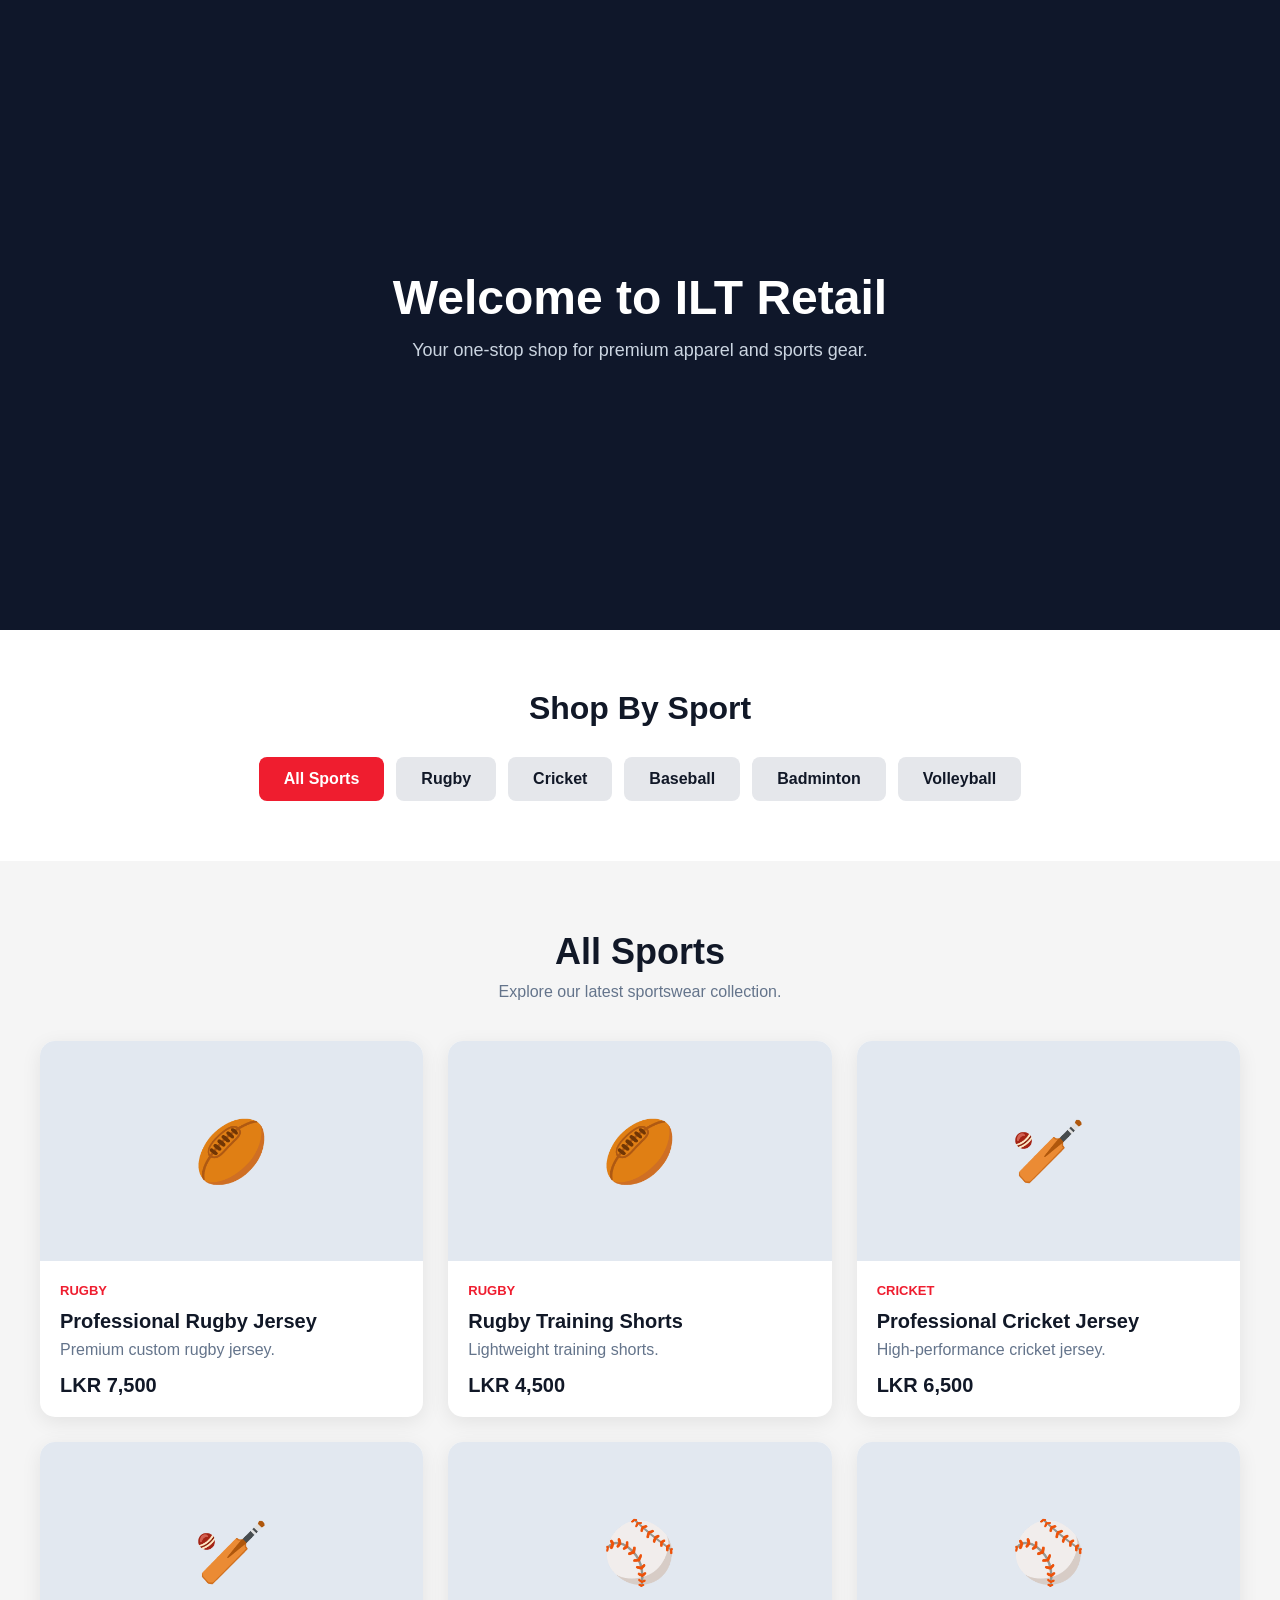
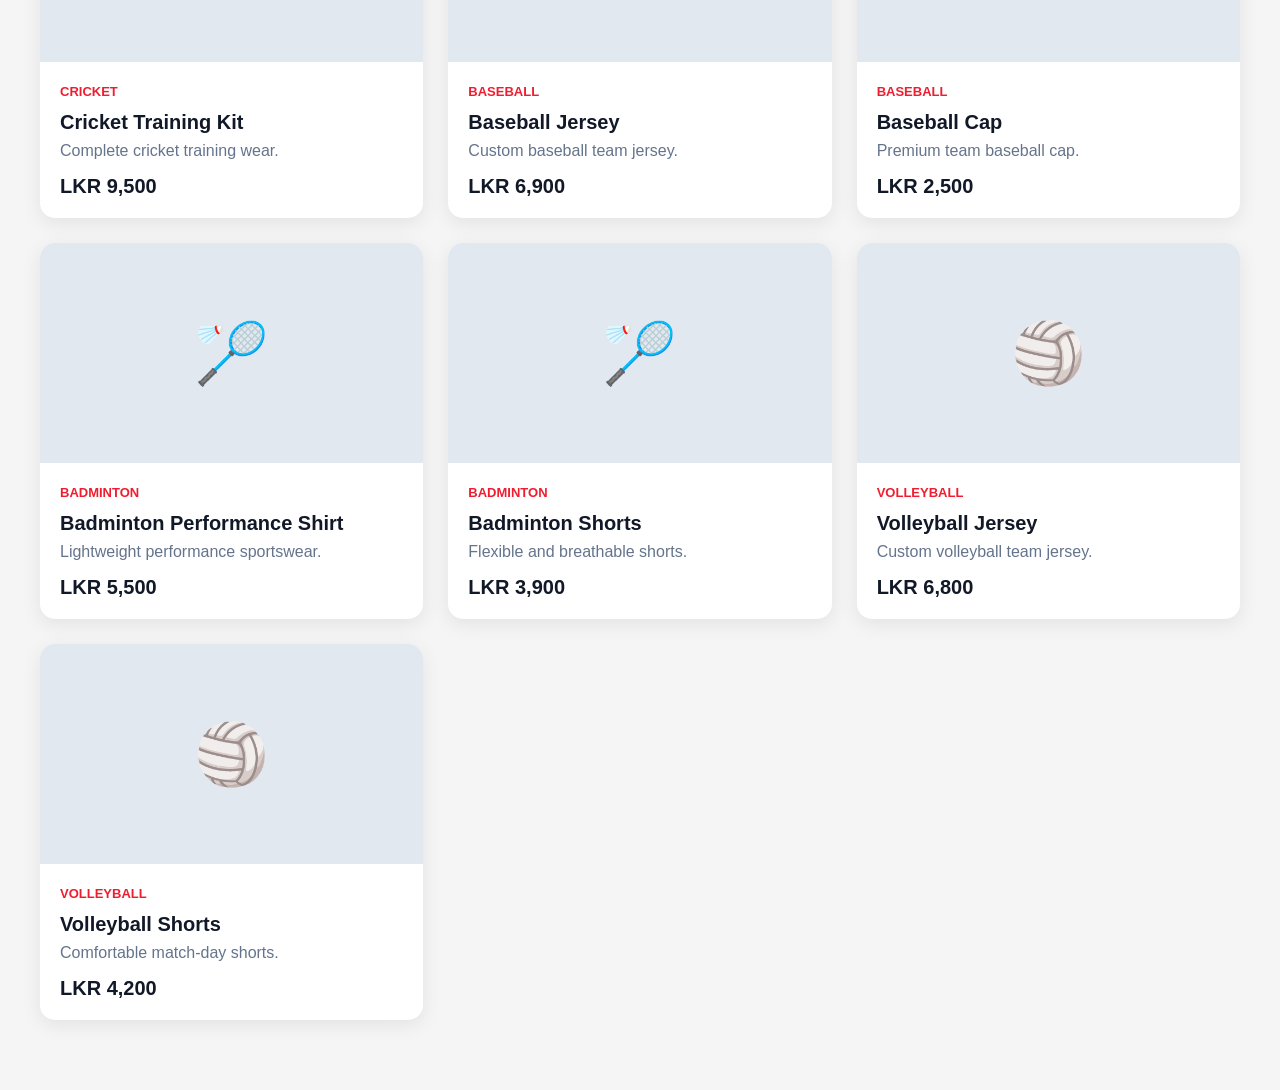
==== 1.html @ 0c9267e4 "Update full navigation bar" ====
<!DOCTYPE html>
<html lang="en">
<head>
    <meta charset="UTF-8">
    <meta name="viewport" content="width=device-width, initial-scale=1.0">
    <title>ILT Retail - Sports Products</title>

    <style>
        * {
            margin: 0;
            padding: 0;
            box-sizing: border-box;
        }

        html {
            scroll-behavior: smooth;
        }

        body {
            font-family: Arial, sans-serif;
            background: #f5f5f5;
            color: #111827;
        }

        /* Hero */
        .hero {
            min-height: 70vh;
            display: flex;
            flex-direction: column;
            justify-content: center;
            align-items: center;
            text-align: center;
            padding: 40px 20px;
            background: #0f172a;
            color: white;
        }

        .hero h1 {
            font-size: 48px;
            margin-bottom: 15px;
        }

        .hero p {
            font-size: 18px;
            color: #cbd5e1;
        }

        /* Sport Buttons */
        .sports-section {
            padding: 60px 20px;
            background: white;
            text-align: center;
        }

        .sports-section h2 {
            font-size: 32px;
            margin-bottom: 30px;
        }

        .sport-buttons {
            display: flex;
            justify-content: center;
            flex-wrap: wrap;
            gap: 12px;
        }

        .sport-btn {
            border: none;
            padding: 13px 25px;
            border-radius: 8px;
            background: #e5e7eb;
            color: #111827;
            font-size: 16px;
            font-weight: 600;
            cursor: pointer;
            transition: 0.3s;
        }

        .sport-btn:hover {
            background: #111827;
            color: white;
            transform: translateY(-2px);
        }

        .sport-btn.active {
            background: #ef1d2f;
            color: white;
        }

        /* Products */
        #section {
            min-height: 600px;
            padding: 70px 20px;
            scroll-margin-top: 20px;
        }

        .section-header {
            text-align: center;
            margin-bottom: 40px;
        }

        .section-header h2 {
            font-size: 36px;
            margin-bottom: 10px;
        }

        .section-header p {
            color: #64748b;
        }

        .product-grid {
            max-width: 1200px;
            margin: auto;
            display: grid;
            grid-template-columns: repeat(3, 1fr);
            gap: 25px;
        }

        .product {
            background: white;
            border-radius: 15px;
            overflow: hidden;
            box-shadow: 0 5px 20px rgba(0, 0, 0, 0.08);
            transition: 0.3s;
        }

        .product:hover {
            transform: translateY(-5px);
            box-shadow: 0 10px 30px rgba(0, 0, 0, 0.12);
        }

        .product-image {
            height: 220px;
            display: flex;
            align-items: center;
            justify-content: center;
            background: #e2e8f0;
            font-size: 60px;
        }

        .product-content {
            padding: 20px;
        }

        .product-content h3 {
            font-size: 20px;
            margin-bottom: 8px;
        }

        .sport-name {
            display: inline-block;
            font-size: 13px;
            font-weight: bold;
            color: #ef1d2f;
            margin-bottom: 12px;
            text-transform: uppercase;
        }

        .product-content p {
            color: #64748b;
            margin-bottom: 15px;
        }

        .price {
            font-size: 20px;
            font-weight: bold;
        }

        .no-products {
            display: none;
            text-align: center;
            padding: 50px;
            color: #64748b;
        }

        /* Responsive */
        @media (max-width: 900px) {
            .product-grid {
                grid-template-columns: repeat(2, 1fr);
            }

            .hero h1 {
                font-size: 38px;
            }
        }

        @media (max-width: 600px) {
            .product-grid {
                grid-template-columns: 1fr;
            }

            .hero {
                min-height: 60vh;
            }

            .hero h1 {
                font-size: 32px;
            }

            .sports-section h2,
            .section-header h2 {
                font-size: 28px;
            }
        }
    </style>
</head>

<body>

    <section class="hero">
        <h1>Welcome to ILT Retail</h1>
        <p>Your one-stop shop for premium apparel and sports gear.</p>
    </section>

    <section class="sports-section">
        <h2>Shop By Sport</h2>

        <div class="sport-buttons">
            <button class="sport-btn active" data-sport="all">All Sports</button>
            <button class="sport-btn" data-sport="rugby">Rugby</button>
            <button class="sport-btn" data-sport="cricket">Cricket</button>
            <button class="sport-btn" data-sport="baseball">Baseball</button>
            <button class="sport-btn" data-sport="badminton">Badminton</button>
            <button class="sport-btn" data-sport="volleyball">Volleyball</button>
        </div>
    </section>

    <section id="section">
        <div class="section-header">
            <h2 id="section-title">All Sports</h2>
            <p id="section-description">Explore our latest sportswear collection.</p>
        </div>

        <div class="product-grid">

            <div class="product" data-sport="rugby">
                <div class="product-image">🏉</div>
                <div class="product-content">
                    <span class="sport-name">Rugby</span>
                    <h3>Professional Rugby Jersey</h3>
                    <p>Premium custom rugby jersey.</p>
                    <div class="price">LKR 7,500</div>
                </div>
            </div>

            <div class="product" data-sport="rugby">
                <div class="product-image">🏉</div>
                <div class="product-content">
                    <span class="sport-name">Rugby</span>
                    <h3>Rugby Training Shorts</h3>
                    <p>Lightweight training shorts.</p>
                    <div class="price">LKR 4,500</div>
                </div>
            </div>

            <div class="product" data-sport="cricket">
                <div class="product-image">🏏</div>
                <div class="product-content">
                    <span class="sport-name">Cricket</span>
                    <h3>Professional Cricket Jersey</h3>
                    <p>High-performance cricket jersey.</p>
                    <div class="price">LKR 6,500</div>
                </div>
            </div>

            <div class="product" data-sport="cricket">
                <div class="product-image">🏏</div>
                <div class="product-content">
                    <span class="sport-name">Cricket</span>
                    <h3>Cricket Training Kit</h3>
                    <p>Complete cricket training wear.</p>
                    <div class="price">LKR 9,500</div>
                </div>
            </div>

            <div class="product" data-sport="baseball">
                <div class="product-image">⚾</div>
                <div class="product-content">
                    <span class="sport-name">Baseball</span>
                    <h3>Baseball Jersey</h3>
                    <p>Custom baseball team jersey.</p>
                    <div class="price">LKR 6,900</div>
                </div>
            </div>

            <div class="product" data-sport="baseball">
                <div class="product-image">⚾</div>
                <div class="product-content">
                    <span class="sport-name">Baseball</span>
                    <h3>Baseball Cap</h3>
                    <p>Premium team baseball cap.</p>
                    <div class="price">LKR 2,500</div>
                </div>
            </div>

            <div class="product" data-sport="badminton">
                <div class="product-image">🏸</div>
                <div class="product-content">
                    <span class="sport-name">Badminton</span>
                    <h3>Badminton Performance Shirt</h3>
                    <p>Lightweight performance sportswear.</p>
                    <div class="price">LKR 5,500</div>
                </div>
            </div>

            <div class="product" data-sport="badminton">
                <div class="product-image">🏸</div>
                <div class="product-content">
                    <span class="sport-name">Badminton</span>
                    <h3>Badminton Shorts</h3>
                    <p>Flexible and breathable shorts.</p>
                    <div class="price">LKR 3,900</div>
                </div>
            </div>

            <div class="product" data-sport="volleyball">
                <div class="product-image">🏐</div>
                <div class="product-content">
                    <span class="sport-name">Volleyball</span>
                    <h3>Volleyball Jersey</h3>
                    <p>Custom volleyball team jersey.</p>
                    <div class="price">LKR 6,800</div>
                </div>
            </div>

            <div class="product" data-sport="volleyball">
                <div class="product-image">🏐</div>
                <div class="product-content">
                    <span class="sport-name">Volleyball</span>
                    <h3>Volleyball Shorts</h3>
                    <p>Comfortable match-day shorts.</p>
                    <div class="price">LKR 4,200</div>
                </div>
            </div>

        </div>

        <div class="no-products" id="no-products">
            <h3>No products found.</h3>
        </div>
    </section>

    <script>
        const buttons = document.querySelectorAll(".sport-btn");
        const products = document.querySelectorAll(".product");
        const section = document.getElementById("section");
        const title = document.getElementById("section-title");
        const description = document.getElementById("section-description");
        const noProducts = document.getElementById("no-products");

        buttons.forEach(button => {
            button.addEventListener("click", () => {
                const sport = button.dataset.sport;

                buttons.forEach(btn => btn.classList.remove("active"));
                button.classList.add("active");

                title.textContent = sport === "all"
                    ? "All Sports"
                    : sport.charAt(0).toUpperCase() + sport.slice(1);

                description.textContent = sport === "all"
                    ? "Explore our latest sportswear collection."
                    : `Explore our ${sport} collection.`;

                let count = 0;

                products.forEach(product => {
                    const show = sport === "all" || product.dataset.sport === sport;

                    product.style.display = show ? "block" : "none";

                    if (show) count++;
                });

                noProducts.style.display = count === 0 ? "block" : "none";

                section.scrollIntoView({
                    behavior: "smooth",
                    block: "start"
                });
            });
        });
    </script>

</body>
</html>
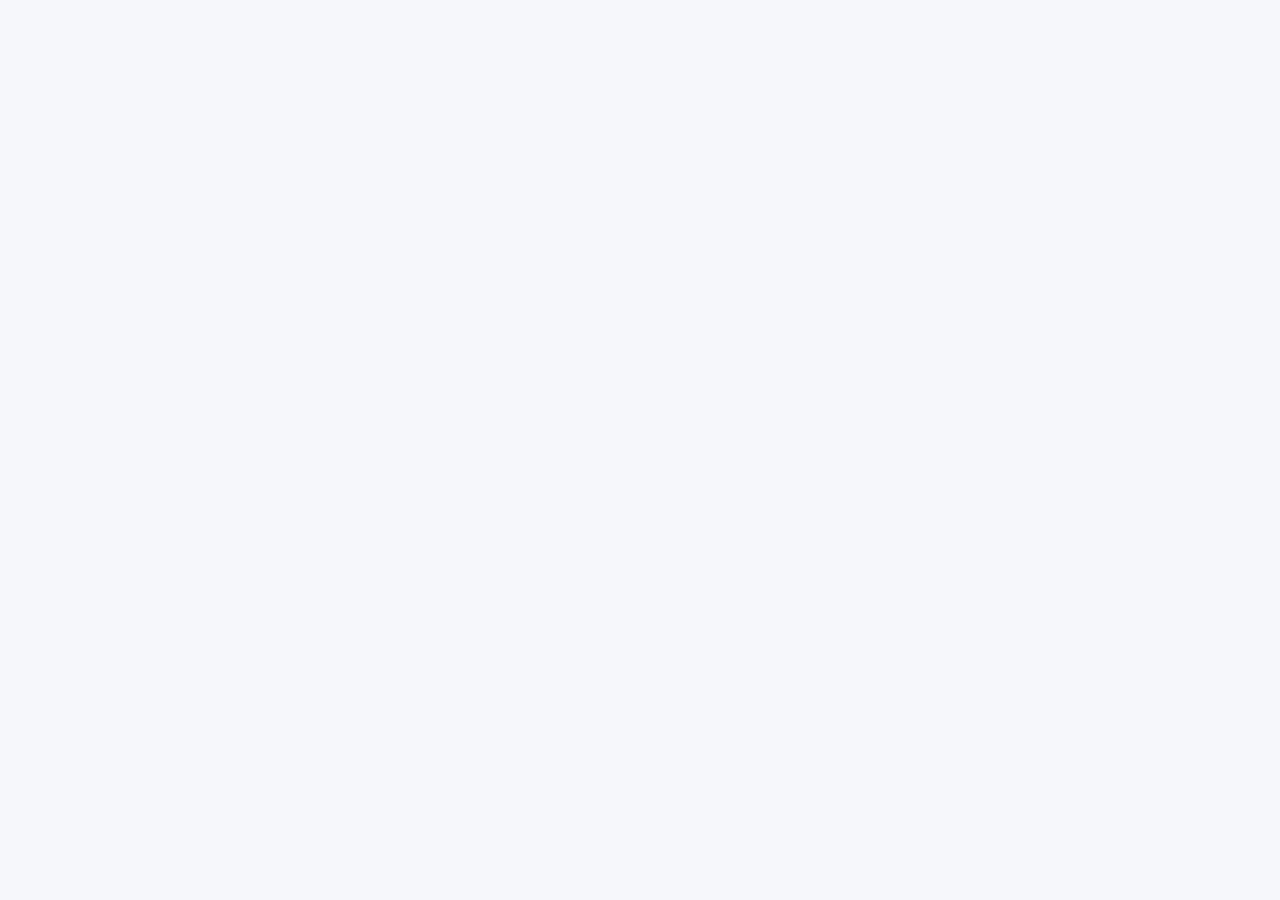
==== commit 26da3c44: "style sheet update button boxes" ====
--- a/1.html
+++ b/1.html
@@ -1,387 +1,800 @@
 <!DOCTYPE html>
 <html lang="en">
 <head>
-    <meta charset="UTF-8">
-    <meta name="viewport" content="width=device-width, initial-scale=1.0">
-    <title>ILT Retail - Sports Products</title>
-
-    <style>
-        * {
-            margin: 0;
-            padding: 0;
-            box-sizing: border-box;
-        }
-
-        html {
-            scroll-behavior: smooth;
-        }
-
-        body {
-            font-family: Arial, sans-serif;
-            background: #f5f5f5;
-            color: #111827;
-        }
-
-        /* Hero */
-        .hero {
-            min-height: 70vh;
-            display: flex;
-            flex-direction: column;
-            justify-content: center;
-            align-items: center;
-            text-align: center;
-            padding: 40px 20px;
-            background: #0f172a;
-            color: white;
-        }
-
-        .hero h1 {
-            font-size: 48px;
-            margin-bottom: 15px;
-        }
-
-        .hero p {
-            font-size: 18px;
-            color: #cbd5e1;
-        }
-
-        /* Sport Buttons */
-        .sports-section {
-            padding: 60px 20px;
-            background: white;
-            text-align: center;
-        }
-
-        .sports-section h2 {
-            font-size: 32px;
-            margin-bottom: 30px;
-        }
-
-        .sport-buttons {
-            display: flex;
-            justify-content: center;
-            flex-wrap: wrap;
-            gap: 12px;
-        }
-
-        .sport-btn {
-            border: none;
-            padding: 13px 25px;
-            border-radius: 8px;
-            background: #e5e7eb;
-            color: #111827;
-            font-size: 16px;
-            font-weight: 600;
-            cursor: pointer;
-            transition: 0.3s;
-        }
-
-        .sport-btn:hover {
-            background: #111827;
-            color: white;
-            transform: translateY(-2px);
-        }
-
-        .sport-btn.active {
-            background: #ef1d2f;
-            color: white;
-        }
-
-        /* Products */
-        #section {
-            min-height: 600px;
-            padding: 70px 20px;
-            scroll-margin-top: 20px;
-        }
-
-        .section-header {
-            text-align: center;
-            margin-bottom: 40px;
-        }
-
-        .section-header h2 {
-            font-size: 36px;
-            margin-bottom: 10px;
-        }
-
-        .section-header p {
-            color: #64748b;
-        }
-
-        .product-grid {
-            max-width: 1200px;
-            margin: auto;
-            display: grid;
-            grid-template-columns: repeat(3, 1fr);
-            gap: 25px;
-        }
-
-        .product {
-            background: white;
-            border-radius: 15px;
-            overflow: hidden;
-            box-shadow: 0 5px 20px rgba(0, 0, 0, 0.08);
-            transition: 0.3s;
-        }
-
-        .product:hover {
-            transform: translateY(-5px);
-            box-shadow: 0 10px 30px rgba(0, 0, 0, 0.12);
-        }
-
-        .product-image {
-            height: 220px;
-            display: flex;
-            align-items: center;
-            justify-content: center;
-            background: #e2e8f0;
-            font-size: 60px;
-        }
-
-        .product-content {
-            padding: 20px;
-        }
-
-        .product-content h3 {
-            font-size: 20px;
-            margin-bottom: 8px;
-        }
-
-        .sport-name {
-            display: inline-block;
-            font-size: 13px;
-            font-weight: bold;
-            color: #ef1d2f;
-            margin-bottom: 12px;
-            text-transform: uppercase;
-        }
-
-        .product-content p {
-            color: #64748b;
-            margin-bottom: 15px;
-        }
-
-        .price {
-            font-size: 20px;
-            font-weight: bold;
-        }
-
-        .no-products {
-            display: none;
-            text-align: center;
-            padding: 50px;
-            color: #64748b;
-        }
-
-        /* Responsive */
-        @media (max-width: 900px) {
-            .product-grid {
-                grid-template-columns: repeat(2, 1fr);
-            }
-
-            .hero h1 {
-                font-size: 38px;
-            }
-        }
-
-        @media (max-width: 600px) {
-            .product-grid {
-                grid-template-columns: 1fr;
-            }
-
-            .hero {
-                min-height: 60vh;
-            }
-
-            .hero h1 {
-                font-size: 32px;
-            }
-
-            .sports-section h2,
-            .section-header h2 {
-                font-size: 28px;
-            }
-        }
-    </style>
+<meta charset="UTF-8" />
+<meta name="viewport" content="width=device-width, initial-scale=1.0" />
+<title>ILT RETAIL — Custom Teamwear &amp; Sports Gear, Sri Lanka</title>
+<meta name="description" content="Sri Lanka's factory-direct custom sportswear manufacturer. Rugby, Cricket, Football, Basketball &amp; Boxing kits, corporate accessories, made to order." />
+
+<link href="https://fonts.googleapis.com" rel="preconnect" />
+<link crossorigin href="https://fonts.gstatic.com" rel="preconnect" />
+<link href="https://fonts.googleapis.com/css2?family=Montserrat:ital,wght@0,400;0,600;0,700;0,800;0,900;1,800&family=Plus+Jakarta+Sans:wght@300;400;500;600;700&display=swap" rel="stylesheet" />
+<link crossorigin="anonymous" href="https://cdnjs.cloudflare.com/ajax/libs/font-awesome/6.5.1/css/all.min.css" integrity="sha512-DTOQO9RWCH3ppGqcWaEA1BIZOC6xxalwEsw9c2QQeAIftl+Vegovlnee1c9QX4TctnWMn13TZye+giMm8e2LwA==" referrerpolicy="no-referrer" rel="stylesheet" />
+
+<!-- React (no build step) -->
+<script crossorigin src="https://unpkg.com/react@18/umd/react.production.min.js"></script>
+<script crossorigin src="https://unpkg.com/react-dom@18/umd/react-dom.production.min.js"></script>
+<script src="https://unpkg.com/@babel/standalone/babel.min.js"></script>
+
+<script src="https://cdn.tailwindcss.com?plugins=forms"></script>
+<script>
+  tailwind.config = {
+    darkMode: 'class',
+    theme: {
+      extend: {
+        colors: {
+          brand: {
+            crimson: '#e61c24',
+            crimsonDark: '#c2141a',
+            yellow: '#fdd400',
+          },
+        },
+        fontFamily: {
+          sans: ['"Plus Jakarta Sans"', 'sans-serif'],
+          display: ['"Montserrat"', 'sans-serif'],
+        },
+        animation: {
+          marquee: 'marquee 30s linear infinite',
+        },
+        keyframes: {
+          marquee: {
+            '0%': { transform: 'translateX(0%)' },
+            '100%': { transform: 'translateX(-50%)' },
+          },
+        },
+      },
+    },
+  };
+</script>
+
+<style>
+  :root {
+    --bg: #0b0e18;
+    --bg-alt: #070911;
+    --card: #111424;
+    --card-hover: #161b30;
+    --border: #1c223a;
+    --text: #f1f5f9;
+    --text-dim: #94a3b8;
+    --overlay-strong: rgba(6, 8, 14, 0.85);
+    --overlay-soft: rgba(6, 8, 14, 0.1);
+    --img-tint: rgba(8, 10, 20, 0.35);
+  }
+  html:not(.dark) {
+    --bg: #f6f7fb;
+    --bg-alt: #ffffff;
+    --card: #ffffff;
+    --card-hover: #fbfbfe;
+    --border: #e3e6ef;
+    --text: #0f1320;
+    --text-dim: #5b6272;
+    --overlay-strong: rgba(20, 22, 34, 0.55);
+    --overlay-soft: rgba(20, 22, 34, 0.03);
+    --img-tint: rgba(30, 32, 48, 0.12);
+  }
+  * { box-sizing: border-box; }
+  body {
+    font-family: 'Plus Jakarta Sans', sans-serif;
+    background-color: var(--bg);
+    color: var(--text);
+    margin: 0;
+    transition: background-color .25s ease, color .25s ease;
+    overflow-x: hidden;
+  }
+  .font-display { font-family: 'Montserrat', sans-serif; }
+  ::-webkit-scrollbar { width: 8px; height: 8px; }
+  ::-webkit-scrollbar-track { background: var(--bg); }
+  ::-webkit-scrollbar-thumb { background: var(--border); border-radius: 4px; }
+  ::-webkit-scrollbar-thumb:hover { background: #e61c24; }
+
+  .bg-grid {
+    background-size: 34px 34px;
+    background-image:
+      linear-gradient(to right, var(--overlay-soft) 1px, transparent 1px),
+      linear-gradient(to bottom, var(--overlay-soft) 1px, transparent 1px);
+  }
+  .glow-red {
+    box-shadow: 0 0 22px -4px rgba(230, 28, 36, .45);
+  }
+  .surface { background-color: var(--card); border-color: var(--border); }
+  .surface-hover:hover { background-color: var(--card-hover); }
+  .text-dim { color: var(--text-dim); }
+  .border-line { border-color: var(--border); }
+
+  /* Small sport tiles with a big, decisive hover lift */
+  .tile {
+    position: relative;
+    overflow: hidden;
+    border-radius: 16px;
+    border: 1px solid var(--border);
+    background: var(--card);
+    cursor: pointer;
+    transition: transform .4s cubic-bezier(.2,.9,.3,1), box-shadow .4s ease, border-color .4s ease;
+  }
+  .tile:hover {
+    transform: translateY(-16px) scale(1.06);
+    border-color: #e61c24;
+    box-shadow: 0 34px 60px -20px rgba(230,28,36,.65);
+    z-index: 5;
+  }
+  .tile img {
+    transition: transform .7s ease, filter .5s ease;
+    filter: saturate(1.05);
+  }
+  .tile:hover img { transform: scale(1.22); }
+  .tile-overlay {
+    position: absolute; inset: 0;
+    background: linear-gradient(to top, var(--overlay-strong) 0%, transparent 62%);
+    pointer-events: none;
+  }
+
+  .product-tile {
+    background: var(--card);
+    border: 1px solid var(--border);
+    border-radius: 16px;
+    transition: transform .4s cubic-bezier(.2,.9,.3,1), box-shadow .4s ease, border-color .4s ease;
+  }
+  .product-tile .imgwrap { position: relative; overflow: hidden; border-radius: 16px 16px 0 0; }
+  .product-tile .imgwrap::after {
+    content: ''; position: absolute; inset: 0;
+    background: linear-gradient(to top, var(--img-tint) 0%, transparent 55%);
+  }
+  .product-tile img { transition: transform .55s ease; }
+  .product-tile:hover img { transform: scale(1.1); }
+  .product-tile:hover {
+    transform: translateY(-10px) scale(1.03);
+    border-color: #e61c24;
+    box-shadow: 0 26px 50px -20px rgba(230,28,36,.55);
+    z-index: 5;
+  }
+
+  /* Light mode: brand-yellow text is unreadable on white surfaces (it was
+     designed for dark backgrounds only). Swap it for a darker amber
+     whenever the site is in light mode, everywhere it's used as text,
+     a tinted background, or a border. */
+  html:not(.dark) .text-brand-yellow {
+    color: #a15c00 !important;
+  }
+  html:not(.dark) .bg-brand-yellow\/15 {
+    background-color: rgba(161, 92, 0, 0.12) !important;
+  }
+  html:not(.dark) .border-brand-yellow\/30 {
+    border-color: rgba(161, 92, 0, 0.35) !important;
+  }
+  html:not(.dark) .hover\:text-brand-yellow:hover {
+    color: #a15c00 !important;
+  }
+
+  .marquee-track { animation: marquee 30s linear infinite; }
+
+  input::placeholder { color: var(--text-dim); opacity: .8; }
+
+  .kbd-icon-btn { transition: transform .2s ease, background-color .2s ease, color .2s ease; }
+  .kbd-icon-btn:hover { transform: translateY(-2px); }
+
+  .theme-fade { transition: background-color .3s ease, color .3s ease, border-color .3s ease; }
+
+  /* hidden admin trigger: a quiet dot, on purpose small */
+  .admin-dot {
+    width: 7px; height: 7px; border-radius: 999px;
+    background: var(--text-dim); opacity: .35;
+    display: inline-block; transition: opacity .2s ease, background-color .2s ease, transform .2s ease;
+  }
+  .admin-dot:hover { opacity: 1; background: #e61c24; transform: scale(1.6); }
+</style>
 </head>
-
-<body>
-
-    <section class="hero">
-        <h1>Welcome to ILT Retail</h1>
-        <p>Your one-stop shop for premium apparel and sports gear.</p>
+<body class="selection:bg-brand-crimson selection:text-white">
+<div id="root"></div>
+
+<script type="text/babel">
+const { useState, useEffect, useMemo, useCallback } = React;
+
+/* ---------------------------------------------------------------
+   Fallback seed data — used only if the PHP API endpoints aren't
+   reachable (e.g. previewing the file directly). Once this project
+   is deployed on a Node.js host, /api/* becomes the source of truth
+   and everything below is managed from /admin.
+------------------------------------------------------------------ */
+const FALLBACK_SPORTS = [
+  { id: 'rugby', name: 'Rugby', tagline: 'Performance', icon: 'fa-football', image: 'https://lh3.googleusercontent.com/aida-public/[base64]' },
+  { id: 'cricket', name: 'Cricket', tagline: 'Custom Whites & Colors', icon: 'fa-baseball-bat-ball', image: 'https://lh3.googleusercontent.com/aida-public/[base64]' },
+  { id: 'basketball', name: 'Basketball', tagline: 'Mesh Singlets', icon: 'fa-basketball', image: 'https://lh3.googleusercontent.com/aida-public/[base64]' },
+  { id: 'football', name: 'Football', tagline: 'Matchwear & Kits', icon: 'fa-futbol', image: 'https://lh3.googleusercontent.com/aida-public/[base64]' },
+  { id: 'boxing', name: 'Boxing', tagline: 'Combat & Gloves', icon: 'fa-hand-fist', image: 'https://lh3.googleusercontent.com/aida-public/[base64]' },
+];
+
+const FALLBACK_CATEGORIES = [
+  { id: 'rugby-jersey', name: 'Rugby Jersey', icon: 'fa-shirt', image: 'https://lh3.googleusercontent.com/aida-public/[base64]' },
+  { id: 'rugby-shorts', name: 'Rugby Shorts', icon: 'fa-vest', image: 'https://lh3.googleusercontent.com/aida-public/[base64]' },
+  { id: 'stockings', name: 'Stockings', icon: 'fa-socks', image: 'https://lh3.googleusercontent.com/aida-public/[base64]' },
+  { id: 'cricket-jerseys', name: 'Cricket Jerseys', icon: 'fa-baseball-bat-ball', image: 'https://lh3.googleusercontent.com/aida-public/[base64]' },
+  { id: 'basketball-kits', name: 'Basketball Kits', icon: 'fa-basketball', image: 'https://lh3.googleusercontent.com/aida-public/[base64]' },
+  { id: 'football-kit', name: 'Football Kit', icon: 'fa-futbol', image: 'https://lh3.googleusercontent.com/aida-public/[base64]' },
+  { id: 'cufflinks', name: 'Cufflinks', icon: 'fa-gem', image: 'https://lh3.googleusercontent.com/aida-public/[base64]' },
+  { id: 'tie-pins', name: 'Tie Pins', icon: 'fa-user-tie', image: 'https://lh3.googleusercontent.com/aida-public/[base64]' },
+  { id: 'lapel-pins', name: 'Lapel Pins', icon: 'fa-medal', image: 'https://lh3.googleusercontent.com/aida-public/[base64]' },
+  { id: 'bags', name: 'Bags', icon: 'fa-briefcase', image: 'https://lh3.googleusercontent.com/aida-public/[base64]' },
+  { id: 'track-kits', name: 'Track Kits', icon: 'fa-person-running', image: 'https://lh3.googleusercontent.com/aida-public/[base64]' },
+  { id: 'caps', name: 'Caps', icon: 'fa-graduation-cap', image: 'https://lh3.googleusercontent.com/aida-public/[base64]' },
+  { id: 'bottles', name: 'Bottles', icon: 'fa-bottle-water', image: 'https://lh3.googleusercontent.com/aida-public/[base64]' },
+  { id: 'key-tags', name: 'Key Tags', icon: 'fa-key', image: 'https://lh3.googleusercontent.com/aida-public/[base64]' },
+];
+
+const FALLBACK_PRODUCTS = [
+  { id: 1, title: 'Pro Match Cricket Jersey', sport: 'Cricket', category: 'cricket-jerseys', type: 'Jersey', tag: 'Sublimated Dry-Fit • Name & Number', badge: 'CRICKET 1ST XI', image: 'https://lh3.googleusercontent.com/aida-public/[base64]' },
+  { id: 2, title: 'Cricket Full Match Kit', sport: 'Cricket', category: 'cricket-jerseys', type: 'Kit', tag: 'Jersey + Pants • Professional Fit', badge: 'FULL KIT', image: 'https://lh3.googleusercontent.com/aida-public/[base64]' },
+  { id: 3, title: 'Armor Rugby Matchwear', sport: 'Rugby', category: 'rugby-jersey', type: 'Jersey', tag: 'Reinforced Neck • Tear Resistant', badge: 'RUGBY ARMOR', image: 'https://lh3.googleusercontent.com/aida-public/[base64]' },
+  { id: 4, title: 'Rugby Training Shorts', sport: 'Rugby', category: 'rugby-shorts', type: 'Shorts', tag: 'Heavy Duty • Flexible Fit', badge: 'TRAINING', image: 'https://lh3.googleusercontent.com/aida-public/[base64]' },
+  { id: 5, title: 'Elite Football Jersey', sport: 'Football', category: 'football-kit', type: 'Jersey', tag: 'Aerocut • Lightweight Mesh', badge: 'ELITE TEAM', image: 'https://lh3.googleusercontent.com/aida-public/[base64]' },
+];
+
+const WHATSAPP = '94777588738';
+const IG_URL = 'https://www.instagram.com/iltretail.srilanka';
+
+function waLink(text) {
+  return `https://wa.me/${WHATSAPP}?text=${encodeURIComponent(text)}`;
+}
+
+async function fetchJSON(url, fallback) {
+  try {
+    const res = await fetch(url, { cache: 'no-store' });
+    if (!res.ok) throw new Error('bad response');
+    const data = await res.json();
+    return data;
+  } catch (e) {
+    return fallback;
+  }
+}
+
+/* ---------------- Theme Toggle ---------------- */
+function useTheme() {
+  const [dark, setDark] = useState(true);
+  useEffect(() => {
+    document.documentElement.classList.toggle('dark', dark);
+  }, [dark]);
+  return [dark, setDark];
+}
+
+/* ---------------- Announcement Bar ---------------- */
+function AnnouncementBar() {
+  return (
+    <div className="relative z-50 bg-[var(--bg-alt)] border-b border-line theme-fade text-xs py-2 overflow-hidden select-none">
+      <div className="w-full px-4 sm:px-6 flex items-center justify-between gap-4">
+        <div className="flex items-center gap-2 flex-shrink-0">
+          <span className="inline-flex items-center gap-1.5 px-2.5 py-0.5 rounded-full text-[11px] font-bold tracking-wider uppercase bg-brand-crimson/15 text-brand-crimson border border-brand-crimson/30">
+            <span className="w-1.5 h-1.5 rounded-full bg-brand-crimson animate-pulse"></span>
+            Factory Direct
+          </span>
+          <span className="hidden md:inline text-dim font-medium">Sri Lanka's Premier Teamwear &amp; Corporate Merch</span>
+        </div>
+        <div className="overflow-hidden whitespace-nowrap flex-1 mx-4 max-w-2xl relative">
+          <div className="inline-block marquee-track font-medium text-dim">
+            <span className="text-brand-yellow font-bold">⚡ LIVE:</span>&nbsp;Free 3D Kit Mockups with Team Orders • Custom Sublimated Rugby &amp; Cricket Kits • Islandwide Dispatch • WhatsApp Quote in 10 Mins &nbsp;
+            <span className="text-brand-yellow font-bold">⚡ LIVE:</span>&nbsp;Free 3D Kit Mockups with Team Orders • Custom Sublimated Rugby &amp; Cricket Kits • Islandwide Dispatch • WhatsApp Quote in 10 Mins &nbsp;
+          </div>
+        </div>
+        <div className="hidden lg:flex items-center gap-4 text-dim text-xs flex-shrink-0 font-medium">
+          <a className="hover:text-brand-yellow transition-colors flex items-center gap-1.5" href="tel:+94777588738">
+            <i className="fa-solid fa-phone text-[10px] text-brand-crimson"></i> +94 777 588 738
+          </a>
+        </div>
+      </div>
+    </div>
+  );
+}
+
+/* ---------------- Header ---------------- */
+function Header({ dark, setDark }) {
+  return (
+    <header className="sticky top-0 z-40 backdrop-blur-xl bg-[var(--bg)]/90 border-b border-line theme-fade">
+      <div className="w-full px-4 sm:px-6 h-[76px] flex items-center justify-between gap-6">
+        <a href="#top" className="flex items-center gap-3 group flex-shrink-0">
+          <img src="/assets/logo.png" alt="ILT Retail logo" className="w-10 h-10 rounded-xl object-contain group-hover:scale-105 transition-transform" />
+          <div className="flex flex-col leading-none">
+            <span className="font-display font-black text-xl tracking-wider uppercase group-hover:text-brand-yellow transition-colors">
+              ILT<span className="text-brand-crimson">.</span>RETAIL
+            </span>
+            <span className="text-[9px] uppercase font-bold tracking-widest text-dim mt-1">Professional Gear</span>
+          </div>
+        </a>
+
+        <nav className="hidden md:flex items-center gap-1">
+          <a className="px-3.5 py-2 rounded-lg text-sm font-semibold text-dim hover:text-brand-crimson transition-all" href="#sports">Sports</a>
+          <a className="px-3.5 py-2 rounded-lg text-sm font-semibold text-dim hover:text-brand-crimson transition-all" href="#products">Products</a>
+          <a className="px-3.5 py-2 rounded-lg text-sm font-semibold text-brand-yellow hover:text-brand-crimson transition-all flex items-center gap-1.5" href="#custom-kit">
+            <i className="fa-solid fa-wand-magic-sparkles text-xs"></i> Custom Kit
+          </a>
+          <a className="px-3.5 py-2 rounded-lg text-sm font-semibold text-dim hover:text-brand-crimson transition-all" href="#about">About</a>
+        </nav>
+
+        <div className="flex items-center gap-3">
+          <button
+            aria-label="Toggle theme"
+            onClick={() => setDark(!dark)}
+            className="kbd-icon-btn w-10 h-10 rounded-xl surface border theme-fade text-dim hover:text-brand-yellow flex items-center justify-center text-sm"
+          >
+            <i className={`fa-solid ${dark ? 'fa-sun' : 'fa-moon'}`}></i>
+          </button>
+          <a
+            className="relative group inline-flex items-center gap-2 px-5 py-2.5 rounded-xl bg-gradient-to-r from-brand-crimson to-red-600 hover:from-red-600 hover:to-brand-crimson text-white font-bold text-xs uppercase tracking-wider glow-red transition-all active:scale-95 flex-shrink-0"
+            href={waLink('Hello ILT Retail, I would like to request a quote for custom teamwear.')}
+            target="_blank" rel="noopener noreferrer"
+          >
+            <i className="fa-brands fa-whatsapp text-base"></i>
+            <span className="hidden sm:inline">Get Quote</span>
+          </a>
+        </div>
+      </div>
+    </header>
+  );
+}
+
+/* ---------------- Shop by Sport ---------------- */
+function SportsSection({ sports, onSelect }) {
+  return (
+    <section id="sports" className="scroll-mt-24 px-4 sm:px-6 pt-6">
+      <div className="flex items-end justify-between mb-5 pb-4 border-b border-line">
+        <div>
+          <div className="flex items-center gap-2 text-xs font-black uppercase tracking-widest text-brand-crimson mb-1.5">
+            <span className="w-1.5 h-1.5 rounded-full bg-brand-crimson animate-pulse"></span> Explore Collection
+          </div>
+          <h2 className="font-display text-2xl sm:text-3xl font-black uppercase tracking-tight">Shop by Sport</h2>
+        </div>
+        <span className="hidden sm:inline-block text-[11px] uppercase font-bold tracking-widest text-dim surface border rounded-full px-3 py-1.5 theme-fade">
+          {String(sports.length).padStart(2, '0')} Categories
+        </span>
+      </div>
+
+      <div className="grid grid-cols-2 sm:grid-cols-3 md:grid-cols-4 lg:grid-cols-5 gap-3">
+        {sports.map((s, i) => (
+          <button key={s.id} onClick={() => onSelect(s.name)} className="tile group text-left h-[120px] sm:h-[150px] lg:h-[165px] flex flex-col justify-between p-2.5">
+            <img src={s.image} alt={s.name} className="absolute inset-0 w-full h-full object-cover opacity-70 group-hover:opacity-90" />
+            <div className="tile-overlay"></div>
+            <div className="relative z-10 flex items-center justify-between">
+              <div className="w-8 h-8 rounded-lg bg-black/50 backdrop-blur-md border border-white/10 flex items-center justify-center text-brand-crimson group-hover:bg-brand-crimson group-hover:text-white transition-all text-sm">
+                <i className={`fa-solid ${s.icon}`}></i>
+              </div>
+            </div>
+            <div className="relative z-10 flex items-end justify-between">
+              <div>
+                <p className="text-[9px] uppercase font-bold tracking-widest text-white/70">{s.tagline}</p>
+                <h3 className="font-display font-black text-base sm:text-lg tracking-wide text-white uppercase">{s.name}</h3>
+              </div>
+              <div className="w-7 h-7 rounded-full bg-white/10 group-hover:bg-brand-crimson flex items-center justify-center text-white text-xs transition-all">
+                <i className="fa-solid fa-arrow-right group-hover:translate-x-0.5 transition-transform"></i>
+              </div>
+            </div>
+          </button>
+        ))}
+      </div>
     </section>
-
-    <section class="sports-section">
-        <h2>Shop By Sport</h2>
-
-        <div class="sport-buttons">
-            <button class="sport-btn active" data-sport="all">All Sports</button>
-            <button class="sport-btn" data-sport="rugby">Rugby</button>
-            <button class="sport-btn" data-sport="cricket">Cricket</button>
-            <button class="sport-btn" data-sport="baseball">Baseball</button>
-            <button class="sport-btn" data-sport="badminton">Badminton</button>
-            <button class="sport-btn" data-sport="volleyball">Volleyball</button>
-        </div>
+  );
+}
+
+/* ---------------- Shop by Product ---------------- */
+function ProductsCategorySection({ categories, onSelect }) {
+  return (
+    <section id="products" className="scroll-mt-24 px-4 sm:px-6 pt-9">
+      <div className="flex items-end justify-between mb-5 pb-4 border-b border-line">
+        <div>
+          <div className="flex items-center gap-2 text-xs font-black uppercase tracking-widest text-brand-yellow mb-1.5">
+            <span className="w-1.5 h-1.5 rounded-full bg-brand-yellow"></span> Browse Products
+          </div>
+          <h2 className="font-display text-2xl sm:text-3xl font-black uppercase tracking-tight">Shop by Product</h2>
+        </div>
+        <span className="hidden sm:inline-block text-[11px] uppercase font-bold tracking-widest text-dim surface border rounded-full px-3 py-1.5 theme-fade">
+          {String(categories.length).padStart(2, '0')} Categories
+        </span>
+      </div>
+
+      <div className="grid grid-cols-3 sm:grid-cols-4 md:grid-cols-6 lg:grid-cols-7 gap-2.5">
+        {categories.map((c) => (
+          <button key={c.id} onClick={() => onSelect(c.id)} className="tile group p-1.5 flex flex-col items-center text-center h-[90px] sm:h-[104px]">
+            <div className="w-full flex-1 rounded-xl overflow-hidden relative">
+              <img src={c.image} alt={c.name} className="w-full h-full object-cover opacity-80 group-hover:opacity-100" />
+              <div className="tile-overlay"></div>
+            </div>
+            <div className="relative z-10 flex items-center gap-1.5 text-[11px] font-bold text-white pt-1.5">
+              <i className={`fa-solid ${c.icon} text-brand-yellow text-[10px]`}></i>
+              <span className="truncate max-w-[80px]">{c.name}</span>
+            </div>
+          </button>
+        ))}
+      </div>
     </section>
-
-    <section id="section">
-        <div class="section-header">
-            <h2 id="section-title">All Sports</h2>
-            <p id="section-description">Explore our latest sportswear collection.</p>
-        </div>
-
-        <div class="product-grid">
-
-            <div class="product" data-sport="rugby">
-                <div class="product-image">🏉</div>
-                <div class="product-content">
-                    <span class="sport-name">Rugby</span>
-                    <h3>Professional Rugby Jersey</h3>
-                    <p>Premium custom rugby jersey.</p>
-                    <div class="price">LKR 7,500</div>
+  );
+}
+
+/* ---------------- Custom Kit Builder ---------------- */
+function CustomKitSection() {
+  const steps = [
+    { n: '01', t: 'Upload Crest', s: 'Vector or Sketch' },
+    { n: '02', t: 'Choose Colors', s: 'Pantone match' },
+    { n: '03', t: 'Free 3D Mockup', s: '24h Turnaround' },
+    { n: '04', t: 'Direct Delivery', s: 'Islandwide SL' },
+  ];
+  return (
+    <section id="custom-kit" className="scroll-mt-24 px-4 sm:px-6 pt-9">
+      <div className="relative rounded-3xl overflow-hidden border border-line surface p-5 lg:p-7 theme-fade">
+        <div className="absolute top-0 right-0 w-80 h-80 bg-brand-crimson/10 rounded-full blur-3xl pointer-events-none"></div>
+        <div className="absolute bottom-0 left-0 w-80 h-80 bg-brand-yellow/10 rounded-full blur-3xl pointer-events-none"></div>
+        <div className="relative z-10 grid grid-cols-1 lg:grid-cols-12 gap-8 items-center">
+          <div className="lg:col-span-7 space-y-5">
+            <div className="inline-flex items-center gap-2 px-3 py-1 rounded-full bg-brand-yellow/15 border border-brand-yellow/30 text-brand-yellow font-bold text-xs uppercase tracking-wider">
+              <i className="fa-solid fa-sparkles"></i> 3D Customizer Engine
+            </div>
+            <h2 className="font-display font-black text-2xl sm:text-4xl uppercase tracking-tight leading-tight">
+              Build Your Dream Kit.<br />
+              <span className="text-transparent bg-clip-text bg-gradient-to-r from-brand-yellow to-brand-crimson">We Manufacture Reality.</span>
+            </h2>
+            <p className="text-dim text-sm leading-relaxed max-w-xl">
+              From school first XV rugby scrums to national cricket leagues and corporate clubs. Fully sublimated, moisture-wicking fabrics with personalized names, numbers, sponsors &amp; logos.
+            </p>
+            <div className="grid grid-cols-2 sm:grid-cols-4 gap-3 pt-1">
+              {steps.map((st) => (
+                <div key={st.n} className="p-3 rounded-xl surface border theme-fade">
+                  <span className="text-brand-crimson font-mono text-xs font-black">{st.n}</span>
+                  <p className="text-xs font-bold mt-1">{st.t}</p>
+                  <p className="text-[11px] text-dim">{st.s}</p>
                 </div>
-            </div>
-
-            <div class="product" data-sport="rugby">
-                <div class="product-image">🏉</div>
-                <div class="product-content">
-                    <span class="sport-name">Rugby</span>
-                    <h3>Rugby Training Shorts</h3>
-                    <p>Lightweight training shorts.</p>
-                    <div class="price">LKR 4,500</div>
+              ))}
+            </div>
+            <div className="flex flex-wrap gap-3 pt-3">
+              <a className="px-6 py-3.5 rounded-xl bg-brand-crimson hover:bg-brand-crimsonDark text-white font-bold text-xs uppercase tracking-wider glow-red transition-all flex items-center gap-2"
+                 href={waLink('I want to start a Custom Kit Order with ILT Retail.')} target="_blank" rel="noopener noreferrer">
+                <i className="fa-solid fa-palette"></i> Start Custom Kit Order
+              </a>
+              <a className="px-6 py-3.5 rounded-xl surface border hover:border-brand-crimson font-bold text-xs uppercase tracking-wider transition-all flex items-center gap-2 theme-fade" href="#catalog">
+                <i className="fa-solid fa-boxes-stacked"></i> Explore Live Catalog
+              </a>
+            </div>
+          </div>
+          <div className="lg:col-span-5 relative flex justify-center">
+            <div className="relative w-full max-w-xs sm:max-w-sm aspect-square rounded-2xl overflow-hidden border border-line surface shadow-2xl group theme-fade">
+              <img alt="3D Kit Mockup Preview" className="w-full h-full object-cover group-hover:scale-105 transition-transform duration-700"
+                   src="https://lh3.googleusercontent.com/aida-public/[base64]" />
+              <div className="absolute inset-0 bg-gradient-to-t from-black/70 via-transparent to-black/20"></div>
+              <div className="absolute top-4 left-4 bg-black/70 backdrop-blur-md px-3 py-1.5 rounded-lg border border-white/10 text-[11px] font-bold text-white flex items-center gap-2">
+                <span className="w-2 h-2 rounded-full bg-emerald-500 animate-pulse"></span> UltraDry Mesh 240GSM
+              </div>
+              <div className="absolute bottom-4 left-4 right-4 bg-black/70 backdrop-blur-md p-3 rounded-xl border border-white/10">
+                <p className="text-white text-xs font-bold">Pro Sublimated Match Jersey</p>
+                <p className="text-brand-yellow text-[11px] font-mono">Bulk order pricing on request</p>
+              </div>
+            </div>
+          </div>
+        </div>
+      </div>
+    </section>
+  );
+}
+
+/* ---------------- Catalog ---------------- */
+function CatalogSection({ products, sports, filterSport, setFilterSport, filterCategory, setFilterCategory, filterType, setFilterType }) {
+  const filtered = products.filter((p) => {
+    const matchSport = filterSport === 'All' || p.sport === filterSport;
+    const matchCategory = filterCategory === 'All' || p.category === filterCategory;
+    const matchType = filterType === 'All' || p.type === filterType;
+    return matchSport && matchCategory && matchType;
+  });
+
+  const activeFilters = [];
+  if (filterSport !== 'All') activeFilters.push(`Sport: ${filterSport}`);
+  if (filterCategory !== 'All') activeFilters.push(`Category: ${filterCategory}`);
+  if (filterType !== 'All') activeFilters.push(`Type: ${filterType}`);
+
+  function resetAll() {
+    setFilterSport('All'); setFilterCategory('All'); setFilterType('All');
+  }
+
+  return (
+    <section id="catalog" className="scroll-mt-24 px-4 sm:px-6 pt-9 pb-6">
+      <div className="surface border rounded-2xl p-4 sm:p-5 mb-5 theme-fade">
+        <div className="grid grid-cols-1 sm:grid-cols-2 md:grid-cols-3 gap-3 items-end">
+          <div>
+            <label className="block text-[10px] font-extrabold text-dim uppercase tracking-widest mb-1.5">Sport</label>
+            <select value={filterSport} onChange={(e) => { setFilterSport(e.target.value); setFilterCategory('All'); }}
+              className="w-full bg-[var(--bg)] border border-line theme-fade text-xs font-semibold rounded-xl px-3.5 py-2.5">
+              <option value="All">All Sports</option>
+              {sports.map((s) => <option key={s.id} value={s.name}>{s.name}</option>)}
+            </select>
+          </div>
+          <div>
+            <label className="block text-[10px] font-extrabold text-dim uppercase tracking-widest mb-1.5">Product Type</label>
+            <select value={filterType} onChange={(e) => setFilterType(e.target.value)}
+              className="w-full bg-[var(--bg)] border border-line theme-fade text-xs font-semibold rounded-xl px-3.5 py-2.5">
+              <option value="All">All Types</option>
+              <option value="Jersey">Jerseys &amp; Tops</option>
+              <option value="Shorts">Shorts &amp; Bottoms</option>
+              <option value="Kit">Full Kits</option>
+              <option value="Accessories">Accessories</option>
+              <option value="Headwear">Headwear</option>
+            </select>
+          </div>
+          <button onClick={resetAll} className="w-full py-2.5 rounded-xl bg-brand-crimson hover:bg-brand-crimsonDark text-white text-xs font-black uppercase tracking-wider transition-colors flex items-center justify-center gap-2">
+            <i className="fa-solid fa-rotate-left text-[11px]"></i> Reset Filters
+          </button>
+        </div>
+        {activeFilters.length > 0 && (
+          <div className="mt-3 pt-3 border-t border-line flex items-center justify-between flex-wrap gap-2">
+            <span className="text-[11px] text-brand-yellow font-semibold">{activeFilters.join(' · ')}</span>
+            <button onClick={resetAll} className="text-[11px] text-dim underline hover:text-brand-crimson">Clear</button>
+          </div>
+        )}
+      </div>
+
+      <div className="mb-3 text-xs font-semibold text-dim">
+        Showing <span className="font-extrabold text-brand-yellow">{filtered.length}</span> Products
+      </div>
+
+      {filtered.length === 0 ? (
+        <div className="text-center py-16 surface border rounded-2xl theme-fade">
+          <i className="fa-solid fa-box-open text-4xl text-dim mb-4"></i>
+          <h4 className="font-black text-lg uppercase tracking-wider">No Products Match Your Filter</h4>
+          <p className="text-xs text-dim mt-1 mb-6">Try resetting filters or choosing a different sport.</p>
+          <button onClick={resetAll} className="px-5 py-2.5 rounded-xl bg-brand-crimson text-white text-xs font-black uppercase tracking-wider">Show All Gear</button>
+        </div>
+      ) : (
+        <div className="grid grid-cols-2 sm:grid-cols-3 md:grid-cols-4 lg:grid-cols-5 gap-3.5">
+          {filtered.map((p) => (
+            <div key={p.id} className="product-tile group overflow-hidden flex flex-col">
+              <div className="imgwrap relative aspect-[4/5] overflow-hidden">
+                <img src={p.image} alt={p.title} className="w-full h-full object-cover" />
+                <span className="absolute top-2.5 left-2.5 bg-brand-yellow text-black text-[8px] font-black px-2 py-0.5 rounded-sm uppercase tracking-wider shadow z-10">{p.badge}</span>
+              </div>
+              <div className="p-3 flex-1 flex flex-col justify-between">
+                <div>
+                  <h3 className="font-black text-[12.5px] uppercase tracking-wide line-clamp-1 group-hover:text-brand-crimson transition-colors">{p.title}</h3>
+                  <p className="text-[10px] text-dim mt-1 line-clamp-1">{p.tag}</p>
                 </div>
-            </div>
-
-            <div class="product" data-sport="cricket">
-                <div class="product-image">🏏</div>
-                <div class="product-content">
-                    <span class="sport-name">Cricket</span>
-                    <h3>Professional Cricket Jersey</h3>
-                    <p>High-performance cricket jersey.</p>
-                    <div class="price">LKR 6,500</div>
-                </div>
-            </div>
-
-            <div class="product" data-sport="cricket">
-                <div class="product-image">🏏</div>
-                <div class="product-content">
-                    <span class="sport-name">Cricket</span>
-                    <h3>Cricket Training Kit</h3>
-                    <p>Complete cricket training wear.</p>
-                    <div class="price">LKR 9,500</div>
-                </div>
-            </div>
-
-            <div class="product" data-sport="baseball">
-                <div class="product-image">⚾</div>
-                <div class="product-content">
-                    <span class="sport-name">Baseball</span>
-                    <h3>Baseball Jersey</h3>
-                    <p>Custom baseball team jersey.</p>
-                    <div class="price">LKR 6,900</div>
-                </div>
-            </div>
-
-            <div class="product" data-sport="baseball">
-                <div class="product-image">⚾</div>
-                <div class="product-content">
-                    <span class="sport-name">Baseball</span>
-                    <h3>Baseball Cap</h3>
-                    <p>Premium team baseball cap.</p>
-                    <div class="price">LKR 2,500</div>
-                </div>
-            </div>
-
-            <div class="product" data-sport="badminton">
-                <div class="product-image">🏸</div>
-                <div class="product-content">
-                    <span class="sport-name">Badminton</span>
-                    <h3>Badminton Performance Shirt</h3>
-                    <p>Lightweight performance sportswear.</p>
-                    <div class="price">LKR 5,500</div>
-                </div>
-            </div>
-
-            <div class="product" data-sport="badminton">
-                <div class="product-image">🏸</div>
-                <div class="product-content">
-                    <span class="sport-name">Badminton</span>
-                    <h3>Badminton Shorts</h3>
-                    <p>Flexible and breathable shorts.</p>
-                    <div class="price">LKR 3,900</div>
-                </div>
-            </div>
-
-            <div class="product" data-sport="volleyball">
-                <div class="product-image">🏐</div>
-                <div class="product-content">
-                    <span class="sport-name">Volleyball</span>
-                    <h3>Volleyball Jersey</h3>
-                    <p>Custom volleyball team jersey.</p>
-                    <div class="price">LKR 6,800</div>
-                </div>
-            </div>
-
-            <div class="product" data-sport="volleyball">
-                <div class="product-image">🏐</div>
-                <div class="product-content">
-                    <span class="sport-name">Volleyball</span>
-                    <h3>Volleyball Shorts</h3>
-                    <p>Comfortable match-day shorts.</p>
-                    <div class="price">LKR 4,200</div>
-                </div>
-            </div>
-
-        </div>
-
-        <div class="no-products" id="no-products">
-            <h3>No products found.</h3>
-        </div>
+                <a className="mt-3 w-full py-2.5 rounded-xl bg-brand-crimson hover:bg-brand-crimsonDark text-white text-[10px] font-black uppercase tracking-wider transition-colors flex items-center justify-center gap-2"
+                   href={waLink(`Inquiry: ${p.title}`)} target="_blank" rel="noopener noreferrer">
+                  <i className="fa-brands fa-whatsapp text-xs"></i> WhatsApp
+                </a>
+              </div>
+            </div>
+          ))}
+        </div>
+      )}
     </section>
-
-    <script>
-        const buttons = document.querySelectorAll(".sport-btn");
-        const products = document.querySelectorAll(".product");
-        const section = document.getElementById("section");
-        const title = document.getElementById("section-title");
-        const description = document.getElementById("section-description");
-        const noProducts = document.getElementById("no-products");
-
-        buttons.forEach(button => {
-            button.addEventListener("click", () => {
-                const sport = button.dataset.sport;
-
-                buttons.forEach(btn => btn.classList.remove("active"));
-                button.classList.add("active");
-
-                title.textContent = sport === "all"
-                    ? "All Sports"
-                    : sport.charAt(0).toUpperCase() + sport.slice(1);
-
-                description.textContent = sport === "all"
-                    ? "Explore our latest sportswear collection."
-                    : `Explore our ${sport} collection.`;
-
-                let count = 0;
-
-                products.forEach(product => {
-                    const show = sport === "all" || product.dataset.sport === sport;
-
-                    product.style.display = show ? "block" : "none";
-
-                    if (show) count++;
-                });
-
-                noProducts.style.display = count === 0 ? "block" : "none";
-
-                section.scrollIntoView({
-                    behavior: "smooth",
-                    block: "start"
-                });
-            });
-        });
-    </script>
-
+  );
+}
+
+/* ---------------- About / Trust ---------------- */
+function AboutSection() {
+  const steps = [
+    { n: '01', t: 'Select Product', s: 'Choose sports kit, fabrics, accessories or memorabilia requirements.' },
+    { n: '02', t: 'Send Branding', s: 'Share logos, sponsor emblems, colors and player names/number sheets.' },
+    { n: '03', t: 'Approve 3D Mock', s: "Our designers craft digital 3D renders for your club's exact sign-off." },
+    { n: '04', t: 'Precision Make', s: 'High-definition Japanese sublimation & industrial stitch quality control.' },
+    { n: '05', t: 'Doorstep Delivery', s: 'Courier dispatched straight to your club, school or office nationwide.' },
+  ];
+  return (
+    <section id="about" className="scroll-mt-24 px-4 sm:px-6 pt-10">
+      <div className="text-center max-w-2xl mx-auto mb-10">
+        <span className="text-xs font-mono font-bold tracking-widest text-brand-yellow uppercase">Fast Track Ordering</span>
+        <h2 className="font-display font-black text-2xl sm:text-3xl uppercase mt-2">From Concept to Match Day</h2>
+        <p className="text-xs sm:text-sm text-dim mt-2">How we deliver championship-quality gear across Sri Lanka in 5 seamless steps.</p>
+      </div>
+
+      <div className="grid grid-cols-2 md:grid-cols-5 gap-3">
+        {steps.map((st) => (
+          <div key={st.n} className="p-4 sm:p-5 rounded-2xl surface border theme-fade hover:border-brand-crimson transition-all">
+            <span className="font-mono text-xs font-black text-brand-crimson">STEP {st.n}</span>
+            <h4 className="font-display font-bold text-sm uppercase mt-2.5">{st.t}</h4>
+            <p className="text-xs text-dim mt-2 leading-relaxed">{st.s}</p>
+          </div>
+        ))}
+      </div>
+
+      <div className="mt-8 p-5 rounded-2xl surface border theme-fade flex flex-wrap items-center justify-around gap-6 text-center">
+        <div className="flex items-center gap-3">
+          <i className="fa-solid fa-truck-fast text-2xl text-brand-yellow"></i>
+          <div className="text-left">
+            <h5 className="text-xs font-bold uppercase">Islandwide Delivery</h5>
+            <p className="text-[11px] text-dim">All 25 districts in Sri Lanka</p>
+          </div>
+        </div>
+        <div className="flex items-center gap-3">
+          <i className="fa-solid fa-award text-2xl text-brand-crimson"></i>
+          <div className="text-left">
+            <h5 className="text-xs font-bold uppercase">Guaranteed Match Fabric</h5>
+            <p className="text-[11px] text-dim">Anti-fade colorfast sublimation</p>
+          </div>
+        </div>
+        <div className="flex items-center gap-3">
+          <i className="fa-solid fa-users-gear text-2xl text-emerald-400"></i>
+          <div className="text-left">
+            <h5 className="text-xs font-bold uppercase">150+ Teams Outfitted</h5>
+            <p className="text-[11px] text-dim">Schools, clubs &amp; corporations</p>
+          </div>
+        </div>
+      </div>
+    </section>
+  );
+}
+
+/* ---------------- Instagram Recap ---------------- */
+function InstagramSection() {
+  const [posts, setPosts] = useState(null); // null = loading, [] = empty/unconfigured
+
+  useEffect(() => {
+    fetchJSON('/api/instagram', { configured: false, posts: [] }).then((data) => {
+      setPosts(data.posts || []);
+    });
+  }, []);
+
+  if (posts === null) return null; // still loading, render nothing to avoid layout flash
+  if (posts.length === 0) {
+    // Not configured yet (or no PHP host reachable) — still invite people to Instagram
+    return (
+      <section className="px-4 sm:px-6 pt-10">
+        <div className="rounded-2xl surface border theme-fade p-8 text-center">
+          <i className="fa-brands fa-instagram text-3xl text-brand-crimson mb-3"></i>
+          <h3 className="font-display font-black uppercase text-lg">Follow @iltretail.srilanka</h3>
+          <p className="text-dim text-xs mt-1 mb-4">See the latest kits leaving our production floor.</p>
+          <a href={IG_URL} target="_blank" rel="noopener noreferrer" className="inline-flex items-center gap-2 px-5 py-2.5 rounded-xl bg-brand-crimson text-white text-xs font-black uppercase tracking-wider">
+            Visit Instagram <i className="fa-solid fa-arrow-up-right-from-square text-[10px]"></i>
+          </a>
+        </div>
+      </section>
+    );
+  }
+
+  return (
+    <section className="scroll-mt-24 px-4 sm:px-6 pt-10">
+      <div className="flex items-end justify-between mb-5 pb-4 border-b border-line">
+        <div>
+          <div className="flex items-center gap-2 text-xs font-black uppercase tracking-widest text-brand-crimson mb-1.5">
+            <i className="fa-brands fa-instagram"></i> Latest From Instagram
+          </div>
+          <h2 className="font-display text-2xl sm:text-3xl font-black uppercase tracking-tight">@iltretail.srilanka</h2>
+        </div>
+        <a href={IG_URL} target="_blank" rel="noopener noreferrer" className="text-xs font-bold text-brand-crimson hover:text-brand-yellow transition-colors flex items-center gap-1.5">
+          Follow <i className="fa-solid fa-arrow-right"></i>
+        </a>
+      </div>
+      <div className="grid grid-cols-2 sm:grid-cols-3 md:grid-cols-5 gap-3">
+        {posts.slice(0, 5).map((p) => (
+          <a key={p.id} href={p.permalink} target="_blank" rel="noopener noreferrer" className="tile group aspect-square">
+            <img src={p.image} alt={p.caption ? p.caption.slice(0, 60) : 'Instagram post'} className="absolute inset-0 w-full h-full object-cover" />
+            <div className="tile-overlay"></div>
+            <div className="relative z-10 h-full flex items-end p-3">
+              <i className="fa-brands fa-instagram text-white text-lg opacity-0 group-hover:opacity-100 transition-opacity"></i>
+            </div>
+          </a>
+        ))}
+      </div>
+    </section>
+  );
+}
+
+/* ---------------- Footer ---------------- */
+function Footer() {
+  const socials = [
+    { icon: 'fa-facebook-f', label: 'Facebook', href: 'https://facebook.com/iltretail' },
+    { icon: 'fa-instagram', label: 'Instagram', href: IG_URL },
+    { icon: 'fa-linkedin-in', label: 'LinkedIn', href: 'https://linkedin.com/company/iltretail' },
+    { icon: 'fa-tiktok', label: 'TikTok', href: 'https://tiktok.com/@iltretail' },
+  ];
+  return (
+    <footer className="mt-16 border-t border-line bg-[var(--bg-alt)] text-dim text-xs pt-14 pb-8 theme-fade">
+      <div className="px-4 sm:px-6">
+        <div className="grid grid-cols-1 md:grid-cols-2 lg:grid-cols-5 gap-10 pb-10 border-b border-line">
+          <div className="lg:col-span-2 space-y-4">
+            <div className="flex items-center gap-3">
+              <img src="/assets/logo.png" alt="ILT Retail" className="w-9 h-9 rounded-lg object-contain" />
+              <span className="font-display font-black text-xl tracking-wider">ILT<span className="text-brand-crimson">.</span>RETAIL</span>
+            </div>
+            <p className="text-xs max-w-sm leading-relaxed">
+              Sri Lanka's trusted manufacturer of premium athletic gear, custom sublimated kits, and customized corporate tournament accessories.
+            </p>
+            <div className="flex items-center gap-2.5 pt-1">
+              {socials.map((s) => (
+                <a key={s.label} aria-label={s.label} href={s.href} target="_blank" rel="noopener noreferrer"
+                   className="w-8 h-8 rounded-lg surface border theme-fade flex items-center justify-center hover:bg-brand-crimson hover:text-white hover:border-brand-crimson transition-colors">
+                  <i className={`fa-brands ${s.icon}`}></i>
+                </a>
+              ))}
+            </div>
+          </div>
+
+          <div className="space-y-3">
+            <h4 className="font-display font-bold uppercase text-xs tracking-wider text-[var(--text)]">Sports Lines</h4>
+            <ul className="space-y-2">
+              <li><a className="hover:text-brand-yellow transition-colors" href="#sports">Rugby Kits &amp; Balls</a></li>
+              <li><a className="hover:text-brand-yellow transition-colors" href="#sports">Cricket Whites &amp; Coloured</a></li>
+              <li><a className="hover:text-brand-yellow transition-colors" href="#sports">Basketball Mesh Sets</a></li>
+              <li><a className="hover:text-brand-yellow transition-colors" href="#sports">Football Strips &amp; Boots</a></li>
+              <li><a className="hover:text-brand-yellow transition-colors" href="#sports">Boxing &amp; Fightwear</a></li>
+            </ul>
+          </div>
+
+          <div className="space-y-3">
+            <h4 className="font-display font-bold uppercase text-xs tracking-wider text-[var(--text)]">Accessories</h4>
+            <ul className="space-y-2">
+              <li><a className="hover:text-brand-yellow transition-colors" href="#products">Custom Cufflinks</a></li>
+              <li><a className="hover:text-brand-yellow transition-colors" href="#products">Enamel Lapel Pins</a></li>
+              <li><a className="hover:text-brand-yellow transition-colors" href="#products">Club Tie Pins</a></li>
+              <li><a className="hover:text-brand-yellow transition-colors" href="#products">Embroidered Caps</a></li>
+              <li><a className="hover:text-brand-yellow transition-colors" href="#products">Insulated Steel Bottles</a></li>
+            </ul>
+          </div>
+
+          <div className="space-y-3">
+            <h4 className="font-display font-bold uppercase text-xs tracking-wider text-[var(--text)]">Direct Hotline</h4>
+            <p className="font-semibold text-[var(--text)]">Head Office / Production Unit</p>
+            <p>Colombo, Western Province, Sri Lanka</p>
+            <p className="font-mono"><i className="fa-solid fa-phone text-brand-crimson mr-2"></i>+94 777 588 738</p>
+            <p className="font-mono"><i className="fa-solid fa-envelope text-brand-crimson mr-2"></i>
+              <a href="mailto:orders@iltretail.lk" className="hover:text-brand-yellow">orders@iltretail.lk</a>
+            </p>
+          </div>
+        </div>
+
+        <div className="pt-6 flex flex-col sm:flex-row items-center justify-between gap-3 text-[11px]">
+          <p>© 2026 ILT RETAIL (Pvt) Ltd. All Rights Reserved. Engineered for Performance.</p>
+          <div className="flex items-center gap-3">
+            <span>Created by — Vinuda Edirisooriya</span>
+            <a href="/admin/login" aria-label="Admin" title="" className="admin-dot"></a>
+          </div>
+        </div>
+      </div>
+    </footer>
+  );
+}
+
+/* ---------------- App Root ---------------- */
+function App() {
+  const [dark, setDark] = useTheme();
+  const [sports, setSports] = useState(FALLBACK_SPORTS);
+  const [categories, setCategories] = useState(FALLBACK_CATEGORIES);
+  const [products, setProducts] = useState(FALLBACK_PRODUCTS);
+
+  const [filterSport, setFilterSport] = useState('All');
+  const [filterCategory, setFilterCategory] = useState('All');
+  const [filterType, setFilterType] = useState('All');
+
+  useEffect(() => {
+    fetchJSON('/api/get_sports', null).then((d) => { if (d && d.length) setSports(d); });
+    fetchJSON('/api/get_categories', null).then((d) => { if (d && d.length) setCategories(d); });
+    fetchJSON('/api/get_products', null).then((d) => { if (d && d.length) setProducts(d); });
+  }, []);
+
+  function goCatalog() {
+    document.getElementById('catalog').scrollIntoView({ behavior: 'smooth' });
+  }
+  function selectSport(name) {
+    setFilterSport(name); setFilterCategory('All'); goCatalog();
+  }
+  function selectCategory(id) {
+    setFilterCategory(id); setFilterSport('All'); goCatalog();
+  }
+
+  return (
+    <div id="top" className="min-h-screen relative">
+      <div className="fixed inset-0 pointer-events-none z-0 bg-grid opacity-60"></div>
+      <AnnouncementBar />
+      <Header dark={dark} setDark={setDark} />
+      <main className="relative z-10 w-full pb-8">
+        <SportsSection sports={sports} onSelect={selectSport} />
+        <ProductsCategorySection categories={categories} onSelect={selectCategory} />
+        <CustomKitSection />
+        <CatalogSection
+          products={products} sports={sports}
+          filterSport={filterSport} setFilterSport={setFilterSport}
+          filterCategory={filterCategory} setFilterCategory={setFilterCategory}
+          filterType={filterType} setFilterType={setFilterType}
+        />
+        <AboutSection />
+        <InstagramSection />
+      </main>
+      <Footer />
+    </div>
+  );
+}
+
+ReactDOM.createRoot(document.getElementById('root')).render(<App />);
+</script>
 </body>
 </html>
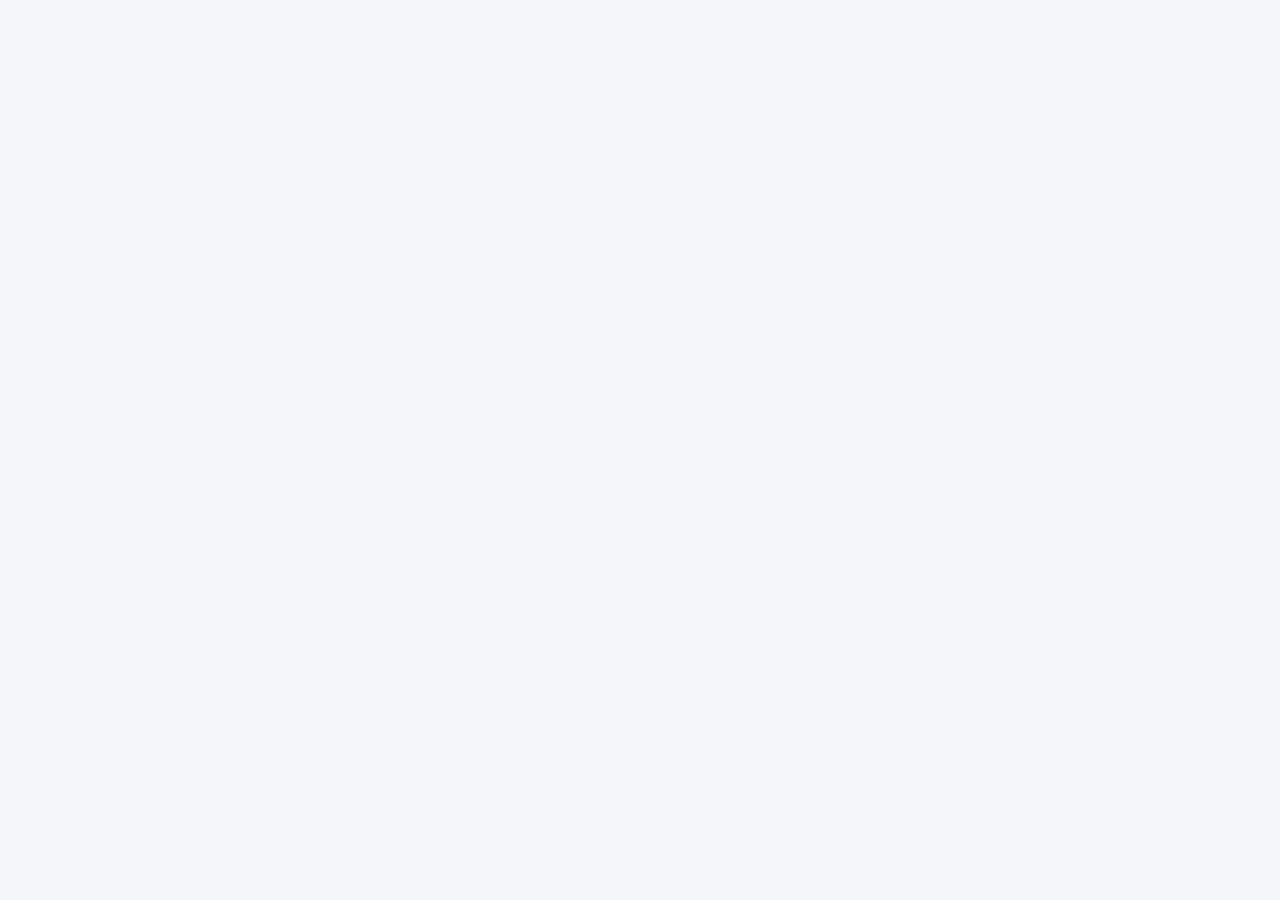
==== commit e9524193: "navigation bar fully ok .css and logic perfectly working" ====
--- a/1.html
+++ b/1.html
@@ -46,141 +46,637 @@
     },
   };
 </script>
-
 <style>
-  :root {
-    --bg: #0b0e18;
-    --bg-alt: #070911;
-    --card: #111424;
-    --card-hover: #161b30;
-    --border: #1c223a;
-    --text: #f1f5f9;
-    --text-dim: #94a3b8;
-    --overlay-strong: rgba(6, 8, 14, 0.85);
-    --overlay-soft: rgba(6, 8, 14, 0.1);
-    --img-tint: rgba(8, 10, 20, 0.35);
-  }
-  html:not(.dark) {
-    --bg: #f6f7fb;
-    --bg-alt: #ffffff;
-    --card: #ffffff;
-    --card-hover: #fbfbfe;
-    --border: #e3e6ef;
-    --text: #0f1320;
-    --text-dim: #5b6272;
-    --overlay-strong: rgba(20, 22, 34, 0.55);
-    --overlay-soft: rgba(20, 22, 34, 0.03);
-    --img-tint: rgba(30, 32, 48, 0.12);
-  }
-  * { box-sizing: border-box; }
+    
+
+```css
+/* =========================================================
+   ILT RETAIL — MODERN 2026 DESIGN SYSTEM
+========================================================= */
+
+:root {
+  --bg: #080a12;
+  --bg-alt: #0d101b;
+  --surface: #111522;
+  --surface-2: #151a29;
+  --surface-hover: #1a2032;
+  --border: rgba(255,255,255,.08);
+
+  --text: #f8fafc;
+  --text-soft: #cbd5e1;
+  --text-dim: #94a3b8;
+
+  --red: #e61c24;
+  --red-dark: #bd1017;
+  --yellow: #fdd400;
+
+  --grid: rgba(255,255,255,.035);
+
+  --shadow-sm: 0 8px 25px rgba(0,0,0,.18);
+  --shadow-md: 0 18px 45px rgba(0,0,0,.28);
+  --shadow-red: 0 18px 45px rgba(230,28,36,.22);
+
+  --radius: 18px;
+}
+
+/* =========================================================
+   LIGHT MODE
+========================================================= */
+
+html:not(.dark) {
+  --bg: #f4f6fa;
+  --bg-alt: #ffffff;
+
+  --surface: #ffffff;
+  --surface-2: #f8fafc;
+  --surface-hover: #f1f4f8;
+
+  --border: rgba(15,23,42,.09);
+
+  --text: #0f172a;
+  --text-soft: #334155;
+  --text-dim: #64748b;
+
+  --grid: rgba(15,23,42,.035);
+
+  --shadow-sm: 0 8px 25px rgba(15,23,42,.06);
+  --shadow-md: 0 18px 45px rgba(15,23,42,.10);
+  --shadow-red: 0 18px 45px rgba(230,28,36,.16);
+}
+
+/* =========================================================
+   GLOBAL
+========================================================= */
+
+* {
+  box-sizing: border-box;
+}
+
+html {
+  scroll-behavior: smooth;
+  overflow-x: hidden;
+}
+
+body {
+  margin: 0;
+  min-width: 320px;
+  overflow-x: hidden;
+
+  font-family: 'Plus Jakarta Sans', sans-serif;
+
+  background:
+    radial-gradient(
+      circle at 15% 10%,
+      rgba(230,28,36,.055),
+      transparent 30%
+    ),
+    var(--bg);
+
+  color: var(--text);
+
+  transition:
+    background-color .3s ease,
+    color .3s ease;
+}
+
+button,
+a,
+input,
+select {
+  font-family: inherit;
+}
+
+img {
+  max-width: 100%;
+}
+
+.font-display {
+  font-family: 'Montserrat', sans-serif;
+}
+
+/* =========================================================
+   SCROLLBAR
+========================================================= */
+
+::-webkit-scrollbar {
+  width: 8px;
+  height: 8px;
+}
+
+::-webkit-scrollbar-track {
+  background: var(--bg);
+}
+
+::-webkit-scrollbar-thumb {
+  background: #30374c;
+  border-radius: 999px;
+}
+
+::-webkit-scrollbar-thumb:hover {
+  background: var(--red);
+}
+
+/* =========================================================
+   BACKGROUND GRID
+========================================================= */
+
+.bg-grid {
+  background-size: 38px 38px;
+
+  background-image:
+    linear-gradient(
+      to right,
+      var(--grid) 1px,
+      transparent 1px
+    ),
+    linear-gradient(
+      to bottom,
+      var(--grid) 1px,
+      transparent 1px
+    );
+}
+
+/* =========================================================
+   SURFACES
+========================================================= */
+
+.surface {
+  background-color: var(--surface);
+  border-color: var(--border);
+}
+
+.surface-hover {
+  transition:
+    background-color .25s ease,
+    border-color .25s ease,
+    transform .25s ease;
+}
+
+.surface-hover:hover {
+  background-color: var(--surface-hover);
+}
+
+.border-line {
+  border-color: var(--border);
+}
+
+.text-dim {
+  color: var(--text-dim);
+}
+
+.text-soft {
+  color: var(--text-soft);
+}
+
+/* =========================================================
+   THEME TRANSITIONS
+========================================================= */
+
+.theme-fade {
+  transition:
+    background-color .3s ease,
+    color .3s ease,
+    border-color .3s ease,
+    box-shadow .3s ease;
+}
+
+/* =========================================================
+   GRID
+========================================================= */
+
+main {
+  width: 100%;
+}
+
+main > section,
+footer > div {
+  width: 100%;
+  max-width: 1680px;
+  margin-left: auto;
+  margin-right: auto;
+}
+
+/* =========================================================
+   ANNOUNCEMENT BAR
+========================================================= */
+
+.announcement-bar {
+  min-height: 38px;
+}
+
+/* =========================================================
+   HEADER
+========================================================= */
+
+header {
+  backdrop-filter: blur(22px);
+  -webkit-backdrop-filter: blur(22px);
+}
+
+header > div {
+  max-width: 1680px;
+  margin: auto;
+}
+
+/* =========================================================
+   ICON BUTTON
+========================================================= */
+
+.kbd-icon-btn {
+  transition:
+    transform .2s ease,
+    background-color .2s ease,
+    color .2s ease,
+    border-color .2s ease;
+}
+
+.kbd-icon-btn:hover {
+  transform: translateY(-2px);
+  border-color: rgba(230,28,36,.45);
+}
+
+/* =========================================================
+   RED GLOW
+========================================================= */
+
+.glow-red {
+  box-shadow:
+    0 0 25px rgba(230,28,36,.18);
+}
+
+.glow-red:hover {
+  box-shadow:
+    0 12px 35px rgba(230,28,36,.28);
+}
+
+/* =========================================================
+   SPORT TILE
+========================================================= */
+
+.tile {
+  position: relative;
+  overflow: hidden;
+
+  border-radius: 18px;
+  border: 1px solid var(--border);
+
+  background: var(--surface);
+
+  cursor: pointer;
+
+  isolation: isolate;
+
+  transition:
+    transform .35s cubic-bezier(.2,.8,.2,1),
+    box-shadow .35s ease,
+    border-color .35s ease;
+}
+
+.tile:hover {
+  transform: translateY(-7px);
+  border-color: rgba(230,28,36,.65);
+
+  box-shadow:
+    0 20px 40px rgba(0,0,0,.20),
+    0 12px 30px rgba(230,28,36,.10);
+
+  z-index: 5;
+}
+
+.tile img {
+  transition:
+    transform .65s cubic-bezier(.2,.8,.2,1),
+    filter .4s ease,
+    opacity .3s ease;
+
+  filter: saturate(1.05);
+}
+
+.tile:hover img {
+  transform: scale(1.09);
+  filter: saturate(1.15);
+}
+
+.tile-overlay {
+  position: absolute;
+  inset: 0;
+
+  background:
+    linear-gradient(
+      to top,
+      rgba(0,0,0,.78) 0%,
+      rgba(0,0,0,.22) 52%,
+      rgba(0,0,0,.04) 100%
+    );
+
+  pointer-events: none;
+}
+
+/* =========================================================
+   PRODUCT CARD
+========================================================= */
+
+.product-tile {
+  background: var(--surface);
+  border: 1px solid var(--border);
+
+  border-radius: 18px;
+
+  overflow: hidden;
+
+  transition:
+    transform .35s cubic-bezier(.2,.8,.2,1),
+    box-shadow .35s ease,
+    border-color .35s ease;
+}
+
+.product-tile:hover {
+  transform: translateY(-7px);
+
+  border-color: rgba(230,28,36,.6);
+
+  box-shadow:
+    0 20px 45px rgba(0,0,0,.20),
+    0 10px 30px rgba(230,28,36,.10);
+}
+
+.product-tile .imgwrap {
+  position: relative;
+  overflow: hidden;
+  background: var(--surface-2);
+}
+
+.product-tile .imgwrap::after {
+  content: '';
+
+  position: absolute;
+  inset: 0;
+
+  background:
+    linear-gradient(
+      to top,
+      rgba(0,0,0,.25),
+      transparent 55%
+    );
+
+  pointer-events: none;
+}
+
+.product-tile img {
+  transition:
+    transform .6s cubic-bezier(.2,.8,.2,1);
+}
+
+.product-tile:hover img {
+  transform: scale(1.07);
+}
+
+/* =========================================================
+   PRODUCT CATEGORY TILE
+========================================================= */
+
+.product-category-tile {
+  transition:
+    transform .3s ease,
+    border-color .3s ease,
+    box-shadow .3s ease;
+}
+
+.product-category-tile:hover {
+  transform: translateY(-5px);
+}
+
+/* =========================================================
+   FORM CONTROLS
+========================================================= */
+
+select,
+input,
+textarea {
+  color: var(--text);
+  background-color: var(--surface);
+  border-color: var(--border);
+}
+
+select:focus,
+input:focus,
+textarea:focus {
+  outline: none !important;
+
+  border-color: var(--red) !important;
+
+  box-shadow:
+    0 0 0 3px rgba(230,28,36,.10) !important;
+}
+
+select option {
+  background: var(--surface);
+  color: var(--text);
+}
+
+/* =========================================================
+   LIGHT MODE — FIX WHITE TEXT / DARK OVERLAYS
+========================================================= */
+
+html:not(.dark) .tile-overlay {
+  background:
+    linear-gradient(
+      to top,
+      rgba(10,14,25,.72) 0%,
+      rgba(10,14,25,.16) 60%,
+      transparent 100%
+    );
+}
+
+html:not(.dark) .text-brand-yellow {
+  color: #a85d00 !important;
+}
+
+html:not(.dark) .bg-brand-yellow\/15 {
+  background-color: rgba(168,93,0,.09) !important;
+}
+
+html:not(.dark) .border-brand-yellow\/30 {
+  border-color: rgba(168,93,0,.22) !important;
+}
+
+html:not(.dark) .hover\:text-brand-yellow:hover {
+  color: #a85d00 !important;
+}
+
+/* =========================================================
+   LIGHT MODE — CATEGORY / PRODUCT BADGES
+========================================================= */
+
+html:not(.dark) .product-tile .bg-brand-yellow {
+  background-color: #f5c400 !important;
+  color: #111827 !important;
+}
+
+/* =========================================================
+   MARQUEE
+========================================================= */
+
+.marquee-track {
+  display: inline-block;
+  white-space: nowrap;
+  animation: marquee 30s linear infinite;
+}
+
+@keyframes marquee {
+  from {
+    transform: translateX(0);
+  }
+
+  to {
+    transform: translateX(-50%);
+  }
+}
+
+/* =========================================================
+   ADMIN DOT
+========================================================= */
+
+.admin-dot {
+  width: 7px;
+  height: 7px;
+
+  border-radius: 999px;
+
+  background: var(--text-dim);
+
+  opacity: .3;
+
+  display: inline-block;
+
+  transition:
+    opacity .2s ease,
+    background-color .2s ease,
+    transform .2s ease;
+}
+
+.admin-dot:hover {
+  opacity: 1;
+  background: var(--red);
+  transform: scale(1.5);
+}
+
+/* =========================================================
+   SECTION SPACING
+========================================================= */
+
+section {
+  position: relative;
+}
+
+section + section {
+  margin-top: 8px;
+}
+
+/* =========================================================
+   CUSTOM KIT
+========================================================= */
+
+#custom-kit > div {
+  box-shadow: var(--shadow-sm);
+}
+
+/* =========================================================
+   FOOTER
+========================================================= */
+
+footer {
+  background: var(--bg-alt);
+}
+
+footer a {
+  transition:
+    color .2s ease,
+    opacity .2s ease;
+}
+
+/* =========================================================
+   SELECTION
+========================================================= */
+
+::selection {
+  background: var(--red);
+  color: white;
+}
+
+/* =========================================================
+   MOBILE
+========================================================= */
+
+@media (max-width: 767px) {
+
   body {
-    font-family: 'Plus Jakarta Sans', sans-serif;
-    background-color: var(--bg);
-    color: var(--text);
-    margin: 0;
-    transition: background-color .25s ease, color .25s ease;
-    overflow-x: hidden;
-  }
-  .font-display { font-family: 'Montserrat', sans-serif; }
-  ::-webkit-scrollbar { width: 8px; height: 8px; }
-  ::-webkit-scrollbar-track { background: var(--bg); }
-  ::-webkit-scrollbar-thumb { background: var(--border); border-radius: 4px; }
-  ::-webkit-scrollbar-thumb:hover { background: #e61c24; }
-
-  .bg-grid {
-    background-size: 34px 34px;
-    background-image:
-      linear-gradient(to right, var(--overlay-soft) 1px, transparent 1px),
-      linear-gradient(to bottom, var(--overlay-soft) 1px, transparent 1px);
-  }
-  .glow-red {
-    box-shadow: 0 0 22px -4px rgba(230, 28, 36, .45);
-  }
-  .surface { background-color: var(--card); border-color: var(--border); }
-  .surface-hover:hover { background-color: var(--card-hover); }
-  .text-dim { color: var(--text-dim); }
-  .border-line { border-color: var(--border); }
-
-  /* Small sport tiles with a big, decisive hover lift */
-  .tile {
-    position: relative;
-    overflow: hidden;
-    border-radius: 16px;
-    border: 1px solid var(--border);
-    background: var(--card);
-    cursor: pointer;
-    transition: transform .4s cubic-bezier(.2,.9,.3,1), box-shadow .4s ease, border-color .4s ease;
-  }
-  .tile:hover {
-    transform: translateY(-16px) scale(1.06);
-    border-color: #e61c24;
-    box-shadow: 0 34px 60px -20px rgba(230,28,36,.65);
-    z-index: 5;
-  }
-  .tile img {
-    transition: transform .7s ease, filter .5s ease;
-    filter: saturate(1.05);
-  }
-  .tile:hover img { transform: scale(1.22); }
-  .tile-overlay {
-    position: absolute; inset: 0;
-    background: linear-gradient(to top, var(--overlay-strong) 0%, transparent 62%);
-    pointer-events: none;
-  }
-
-  .product-tile {
-    background: var(--card);
-    border: 1px solid var(--border);
-    border-radius: 16px;
-    transition: transform .4s cubic-bezier(.2,.9,.3,1), box-shadow .4s ease, border-color .4s ease;
-  }
-  .product-tile .imgwrap { position: relative; overflow: hidden; border-radius: 16px 16px 0 0; }
-  .product-tile .imgwrap::after {
-    content: ''; position: absolute; inset: 0;
-    background: linear-gradient(to top, var(--img-tint) 0%, transparent 55%);
-  }
-  .product-tile img { transition: transform .55s ease; }
-  .product-tile:hover img { transform: scale(1.1); }
+    font-size: 14px;
+  }
+
+  header > div {
+    height: 68px !important;
+  }
+
+  .tile:hover,
   .product-tile:hover {
-    transform: translateY(-10px) scale(1.03);
-    border-color: #e61c24;
-    box-shadow: 0 26px 50px -20px rgba(230,28,36,.55);
-    z-index: 5;
-  }
-
-  /* Light mode: brand-yellow text is unreadable on white surfaces (it was
-     designed for dark backgrounds only). Swap it for a darker amber
-     whenever the site is in light mode, everywhere it's used as text,
-     a tinted background, or a border. */
-  html:not(.dark) .text-brand-yellow {
-    color: #a15c00 !important;
-  }
-  html:not(.dark) .bg-brand-yellow\/15 {
-    background-color: rgba(161, 92, 0, 0.12) !important;
-  }
-  html:not(.dark) .border-brand-yellow\/30 {
-    border-color: rgba(161, 92, 0, 0.35) !important;
-  }
-  html:not(.dark) .hover\:text-brand-yellow:hover {
-    color: #a15c00 !important;
-  }
-
-  .marquee-track { animation: marquee 30s linear infinite; }
-
-  input::placeholder { color: var(--text-dim); opacity: .8; }
-
-  .kbd-icon-btn { transition: transform .2s ease, background-color .2s ease, color .2s ease; }
-  .kbd-icon-btn:hover { transform: translateY(-2px); }
-
-  .theme-fade { transition: background-color .3s ease, color .3s ease, border-color .3s ease; }
-
-  /* hidden admin trigger: a quiet dot, on purpose small */
-  .admin-dot {
-    width: 7px; height: 7px; border-radius: 999px;
-    background: var(--text-dim); opacity: .35;
-    display: inline-block; transition: opacity .2s ease, background-color .2s ease, transform .2s ease;
-  }
-  .admin-dot:hover { opacity: 1; background: #e61c24; transform: scale(1.6); }
+    transform: translateY(-4px);
+  }
+
+  .tile:hover img {
+    transform: scale(1.05);
+  }
+
+  .product-tile:hover img {
+    transform: scale(1.04);
+  }
+}
+
+/* =========================================================
+   TABLET
+========================================================= */
+
+@media (min-width: 768px) and (max-width: 1199px) {
+
+  main > section {
+    padding-left: 28px !important;
+    padding-right: 28px !important;
+  }
+}
+
+/* =========================================================
+   LARGE DESKTOP
+========================================================= */
+
+@media (min-width: 1600px) {
+
+  main > section {
+    padding-left: 40px !important;
+    padding-right: 40px !important;
+  }
+
+  header > div {
+    padding-left: 40px !important;
+    padding-right: 40px !important;
+  }
+}
+
+/* =========================================================
+   REDUCED MOTION
+========================================================= */
+
+@media (prefers-reduced-motion: reduce) {
+
+  *,
+  *::before,
+  *::after {
+    scroll-behavior: auto !important;
+    animation-duration: .01ms !important;
+    animation-iteration-count: 1 !important;
+    transition-duration: .01ms !important;
+  }
+}
+
 </style>
 </head>
 <body class="selection:bg-brand-crimson selection:text-white">
